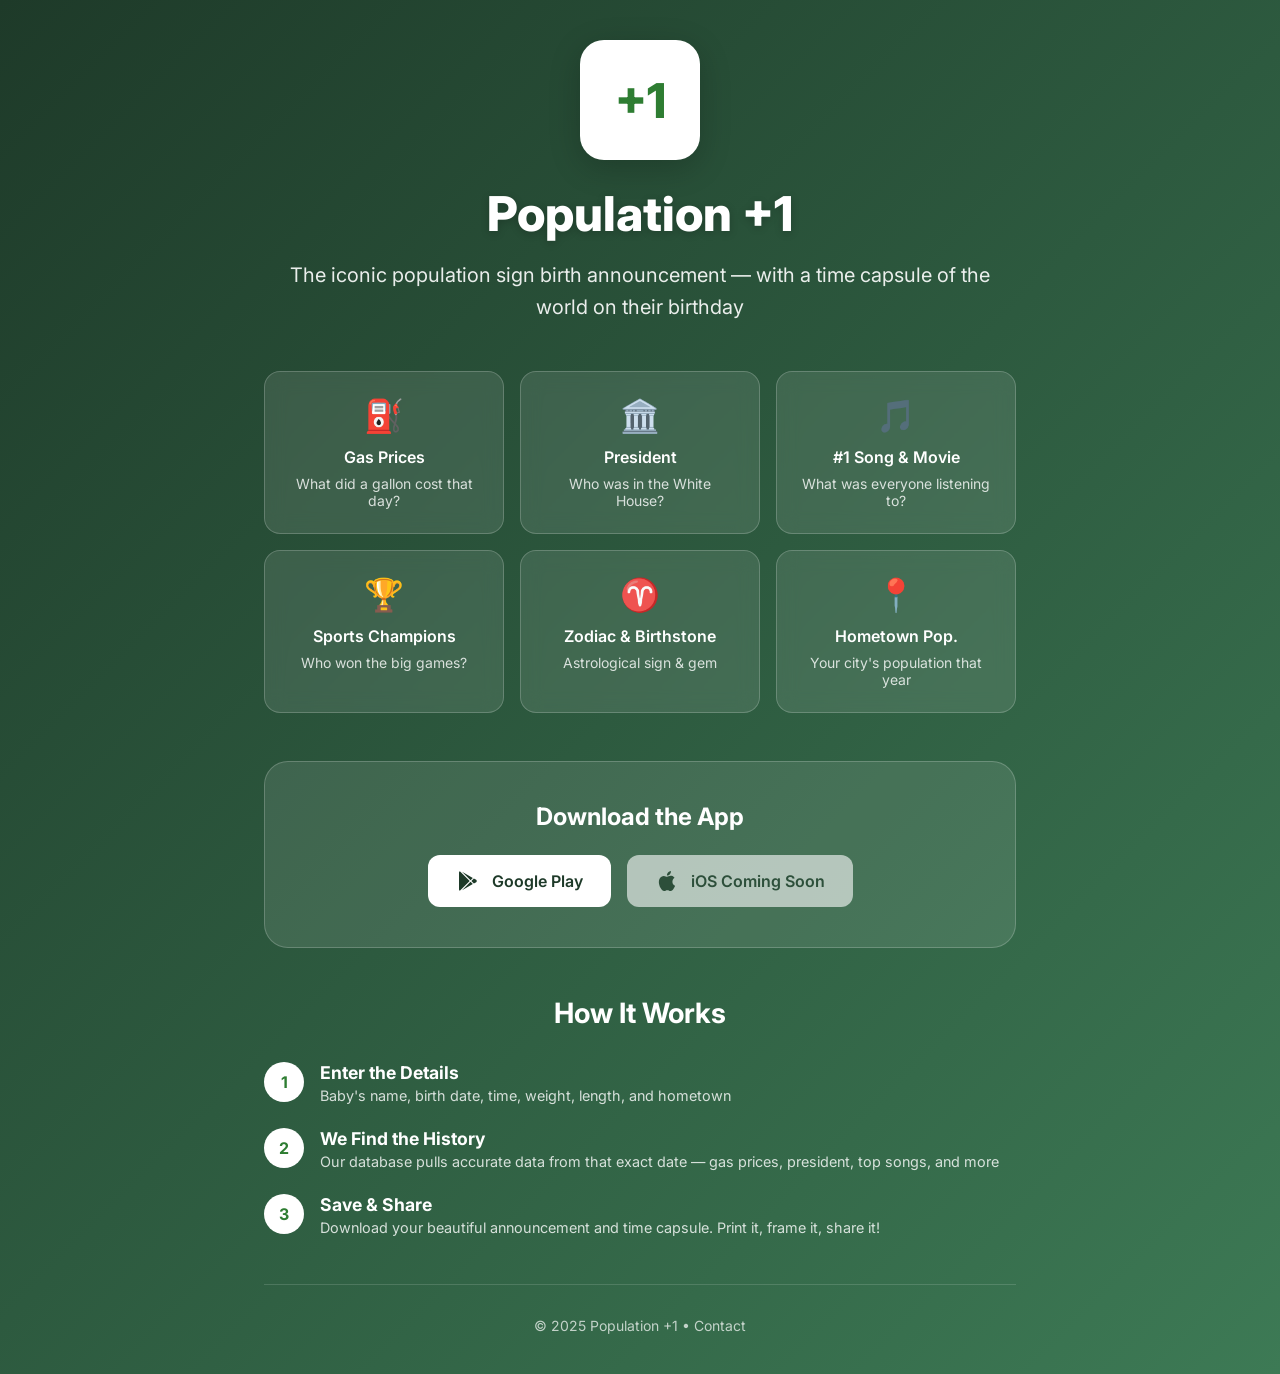
==== index.html @ 61f83a77 "Initial website files" ====
<!DOCTYPE html>
<html lang="en">
<head>
    <meta charset="UTF-8">
    <meta name="viewport" content="width=device-width, initial-scale=1.0">
    <title>Population +1 | The Perfect Birth Announcement</title>
    <meta name="description" content="Create beautiful population sign birth announcements with historical time capsule data. Gas prices, #1 songs, who was president, and more from the day they were born.">
    <link rel="preconnect" href="https://fonts.googleapis.com">
    <link rel="preconnect" href="https://fonts.gstatic.com" crossorigin>
    <link href="https://fonts.googleapis.com/css2?family=Inter:wght@400;500;600;700;800&display=swap" rel="stylesheet">
    <style>
        * {
            margin: 0;
            padding: 0;
            box-sizing: border-box;
        }

        body {
            font-family: 'Inter', -apple-system, BlinkMacSystemFont, sans-serif;
            background: linear-gradient(135deg, #1e3a29 0%, #2d5a3f 50%, #3d7a55 100%);
            min-height: 100vh;
            color: white;
        }

        .container {
            max-width: 800px;
            margin: 0 auto;
            padding: 40px 24px;
            text-align: center;
        }

        /* Logo */
        .logo {
            width: 120px;
            height: 120px;
            background: white;
            border-radius: 24px;
            display: flex;
            align-items: center;
            justify-content: center;
            margin: 0 auto 24px;
            box-shadow: 0 8px 32px rgba(0,0,0,0.2);
        }

        .logo span {
            font-size: 48px;
            font-weight: 800;
            color: #2E7D32;
        }

        h1 {
            font-size: 3rem;
            font-weight: 800;
            margin-bottom: 16px;
            text-shadow: 0 2px 8px rgba(0,0,0,0.2);
        }

        .tagline {
            font-size: 1.25rem;
            opacity: 0.9;
            margin-bottom: 48px;
            line-height: 1.6;
        }

        /* Feature cards */
        .features {
            display: grid;
            grid-template-columns: repeat(auto-fit, minmax(200px, 1fr));
            gap: 16px;
            margin-bottom: 48px;
        }

        .feature {
            background: rgba(255,255,255,0.1);
            backdrop-filter: blur(10px);
            border-radius: 16px;
            padding: 24px;
            border: 1px solid rgba(255,255,255,0.2);
        }

        .feature-icon {
            font-size: 2rem;
            margin-bottom: 12px;
        }

        .feature h3 {
            font-size: 1rem;
            font-weight: 600;
            margin-bottom: 8px;
        }

        .feature p {
            font-size: 0.875rem;
            opacity: 0.8;
        }

        /* CTA Section */
        .cta-section {
            background: rgba(255,255,255,0.1);
            border-radius: 24px;
            padding: 40px;
            margin-bottom: 48px;
            border: 1px solid rgba(255,255,255,0.2);
        }

        .cta-section h2 {
            font-size: 1.5rem;
            margin-bottom: 24px;
        }

        .store-buttons {
            display: flex;
            gap: 16px;
            justify-content: center;
            flex-wrap: wrap;
        }

        .store-btn {
            display: inline-flex;
            align-items: center;
            gap: 12px;
            background: white;
            color: #1e3a29;
            padding: 14px 28px;
            border-radius: 12px;
            text-decoration: none;
            font-weight: 600;
            font-size: 1rem;
            transition: transform 0.2s, box-shadow 0.2s;
        }

        .store-btn:hover {
            transform: translateY(-2px);
            box-shadow: 0 8px 24px rgba(0,0,0,0.2);
        }

        .store-btn svg {
            width: 24px;
            height: 24px;
        }

        /* How it works */
        .how-it-works {
            margin-bottom: 48px;
        }

        .how-it-works h2 {
            font-size: 1.75rem;
            margin-bottom: 32px;
        }

        .steps {
            display: flex;
            flex-direction: column;
            gap: 24px;
            text-align: left;
        }

        .step {
            display: flex;
            align-items: flex-start;
            gap: 16px;
        }

        .step-number {
            width: 40px;
            height: 40px;
            background: white;
            color: #2E7D32;
            border-radius: 50%;
            display: flex;
            align-items: center;
            justify-content: center;
            font-weight: 700;
            flex-shrink: 0;
        }

        .step-content h3 {
            font-size: 1.1rem;
            margin-bottom: 4px;
        }

        .step-content p {
            opacity: 0.8;
            font-size: 0.9rem;
        }

        /* Footer */
        footer {
            padding-top: 32px;
            border-top: 1px solid rgba(255,255,255,0.2);
            opacity: 0.7;
            font-size: 0.875rem;
        }

        footer a {
            color: white;
            text-decoration: none;
        }

        footer a:hover {
            text-decoration: underline;
        }

        /* Responsive */
        @media (max-width: 600px) {
            h1 {
                font-size: 2.25rem;
            }
            .tagline {
                font-size: 1.1rem;
            }
            .cta-section {
                padding: 24px;
            }
        }
    </style>
</head>
<body>
    <div class="container">
        <!-- Logo & Header -->
        <div class="logo">
            <span>+1</span>
        </div>
        <h1>Population +1</h1>
        <p class="tagline">
            The iconic population sign birth announcement — with a time capsule of the world on their birthday
        </p>

        <!-- Features -->
        <div class="features">
            <div class="feature">
                <div class="feature-icon">⛽</div>
                <h3>Gas Prices</h3>
                <p>What did a gallon cost that day?</p>
            </div>
            <div class="feature">
                <div class="feature-icon">🏛️</div>
                <h3>President</h3>
                <p>Who was in the White House?</p>
            </div>
            <div class="feature">
                <div class="feature-icon">🎵</div>
                <h3>#1 Song & Movie</h3>
                <p>What was everyone listening to?</p>
            </div>
            <div class="feature">
                <div class="feature-icon">🏆</div>
                <h3>Sports Champions</h3>
                <p>Who won the big games?</p>
            </div>
            <div class="feature">
                <div class="feature-icon">♈</div>
                <h3>Zodiac & Birthstone</h3>
                <p>Astrological sign & gem</p>
            </div>
            <div class="feature">
                <div class="feature-icon">📍</div>
                <h3>Hometown Pop.</h3>
                <p>Your city's population that year</p>
            </div>
        </div>

        <!-- CTA -->
        <div class="cta-section">
            <h2>Download the App</h2>
            <div class="store-buttons">
                <a href="#" class="store-btn">
                    <svg viewBox="0 0 24 24" fill="currentColor"><path d="M3,20.5V3.5C3,2.91 3.34,2.39 3.84,2.15L13.69,12L3.84,21.85C3.34,21.6 3,21.09 3,20.5M16.81,15.12L6.05,21.34L14.54,12.85L16.81,15.12M20.16,10.81C20.5,11.08 20.75,11.5 20.75,12C20.75,12.5 20.53,12.9 20.18,13.18L17.89,14.5L15.39,12L17.89,9.5L20.16,10.81M6.05,2.66L16.81,8.88L14.54,11.15L6.05,2.66Z"/></svg>
                    Google Play
                </a>
                <a href="#" class="store-btn" style="opacity: 0.6; pointer-events: none;">
                    <svg viewBox="0 0 24 24" fill="currentColor"><path d="M18.71,19.5C17.88,20.74 17,21.95 15.66,21.97C14.32,22 13.89,21.18 12.37,21.18C10.84,21.18 10.37,21.95 9.1,22C7.79,22.05 6.8,20.68 5.96,19.47C4.25,17 2.94,12.45 4.7,9.39C5.57,7.87 7.13,6.91 8.82,6.88C10.1,6.86 11.32,7.75 12.11,7.75C12.89,7.75 14.37,6.68 15.92,6.84C16.57,6.87 18.39,7.1 19.56,8.82C19.47,8.88 17.39,10.1 17.41,12.63C17.44,15.65 20.06,16.66 20.09,16.67C20.06,16.74 19.67,18.11 18.71,19.5M13,3.5C13.73,2.67 14.94,2.04 15.94,2C16.07,3.17 15.6,4.35 14.9,5.19C14.21,6.04 13.07,6.7 11.95,6.61C11.8,5.46 12.36,4.26 13,3.5Z"/></svg>
                    iOS Coming Soon
                </a>
            </div>
        </div>

        <!-- How it works -->
        <div class="how-it-works">
            <h2>How It Works</h2>
            <div class="steps">
                <div class="step">
                    <div class="step-number">1</div>
                    <div class="step-content">
                        <h3>Enter the Details</h3>
                        <p>Baby's name, birth date, time, weight, length, and hometown</p>
                    </div>
                </div>
                <div class="step">
                    <div class="step-number">2</div>
                    <div class="step-content">
                        <h3>We Find the History</h3>
                        <p>Our database pulls accurate data from that exact date — gas prices, president, top songs, and more</p>
                    </div>
                </div>
                <div class="step">
                    <div class="step-number">3</div>
                    <div class="step-content">
                        <h3>Save & Share</h3>
                        <p>Download your beautiful announcement and time capsule. Print it, frame it, share it!</p>
                    </div>
                </div>
            </div>
        </div>

        <!-- Footer -->
        <footer>
            <p>© 2025 Population +1 • <a href="mailto:hello@populationplusone.com">Contact</a></p>
        </footer>
    </div>
</body>
</html>
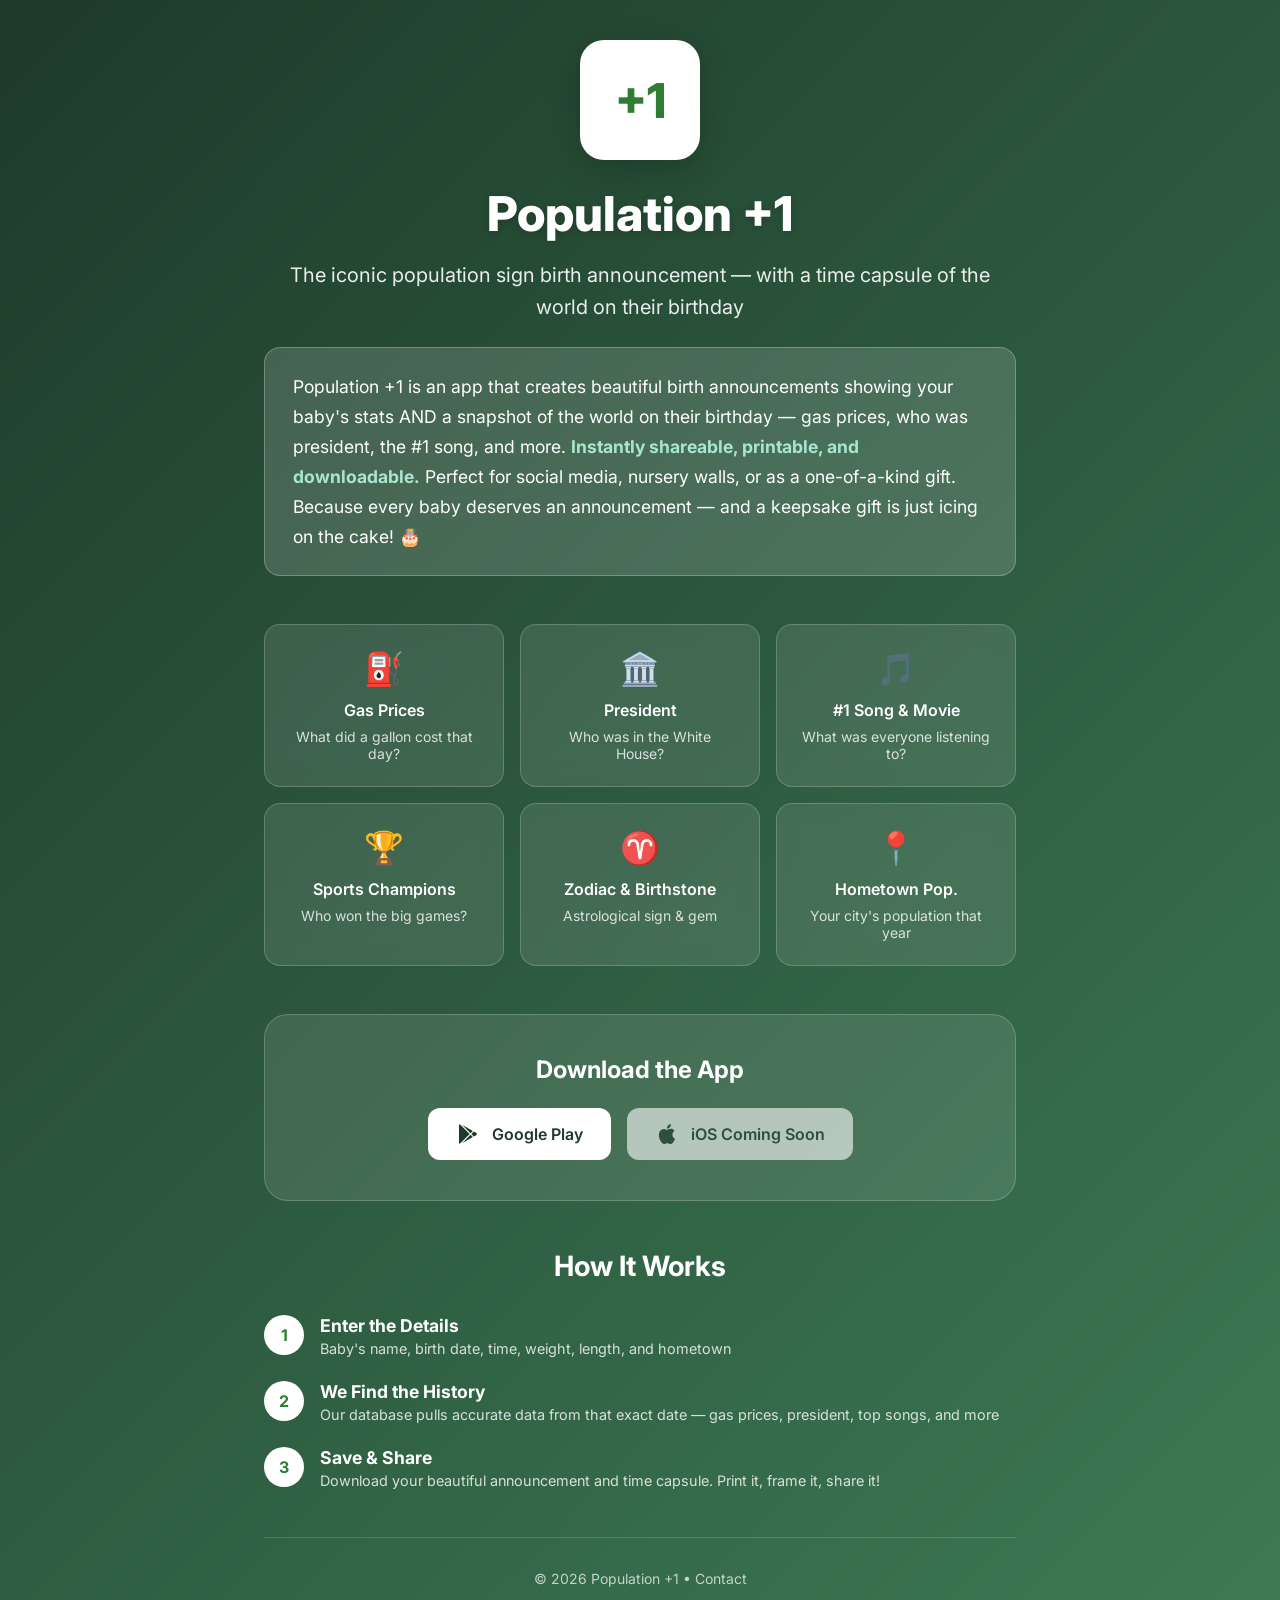
==== commit a86e7208: "Add explainer section with shareable/printable/gift messaging" ====
--- a/index.html
+++ b/index.html
@@ -5,6 +5,7 @@
     <meta name="viewport" content="width=device-width, initial-scale=1.0">
     <title>Population +1 | The Perfect Birth Announcement</title>
     <meta name="description" content="Create beautiful population sign birth announcements with historical time capsule data. Gas prices, #1 songs, who was president, and more from the day they were born.">
+    <meta name="keywords" content="population plus one, population +1, +1, birth announcement app, digital birth announcement, baby time capsule, newborn keepsake, personalized baby announcement, baby milestone app, new baby gift, family history app, baby memory book, birth stats sign, custom baby sign, baby announcement ideas, unique birth announcement, baby arrival announcement, baby photo announcement">
     <link rel="preconnect" href="https://fonts.googleapis.com">
     <link rel="preconnect" href="https://fonts.gstatic.com" crossorigin>
     <link href="https://fonts.googleapis.com/css2?family=Inter:wght@400;500;600;700;800&display=swap" rel="stylesheet">
@@ -58,8 +59,23 @@
         .tagline {
             font-size: 1.25rem;
             opacity: 0.9;
+            margin-bottom: 24px;
+            line-height: 1.6;
+        }
+
+        .explainer {
+            background: rgba(255,255,255,0.15);
+            border-radius: 16px;
+            padding: 24px 28px;
             margin-bottom: 48px;
-            line-height: 1.6;
+            border: 1px solid rgba(255,255,255,0.25);
+            text-align: left;
+            font-size: 1.1rem;
+            line-height: 1.7;
+        }
+
+        .explainer strong {
+            color: #a8e6cf;
         }
 
         /* Feature cards */
@@ -226,6 +242,11 @@
         <p class="tagline">
             The iconic population sign birth announcement — with a time capsule of the world on their birthday
         </p>
+
+        <!-- What is this -->
+        <div class="explainer">
+            <p>Population +1 is an app that creates beautiful birth announcements showing your baby's stats AND a snapshot of the world on their birthday — gas prices, who was president, the #1 song, and more. <strong>Instantly shareable, printable, and downloadable.</strong> Perfect for social media, nursery walls, or as a one-of-a-kind gift. Because every baby deserves an announcement — and a keepsake gift is just icing on the cake! 🎂</p>
+        </div>
 
         <!-- Features -->
         <div class="features">
@@ -306,7 +327,7 @@
 
         <!-- Footer -->
         <footer>
-            <p>© 2025 Population +1 • <a href="mailto:hello@populationplusone.com">Contact</a></p>
+            <p>© 2026 Population +1 • <a href="mailto:hello@populationplusone.com">Contact</a></p>
         </footer>
     </div>
 </body>
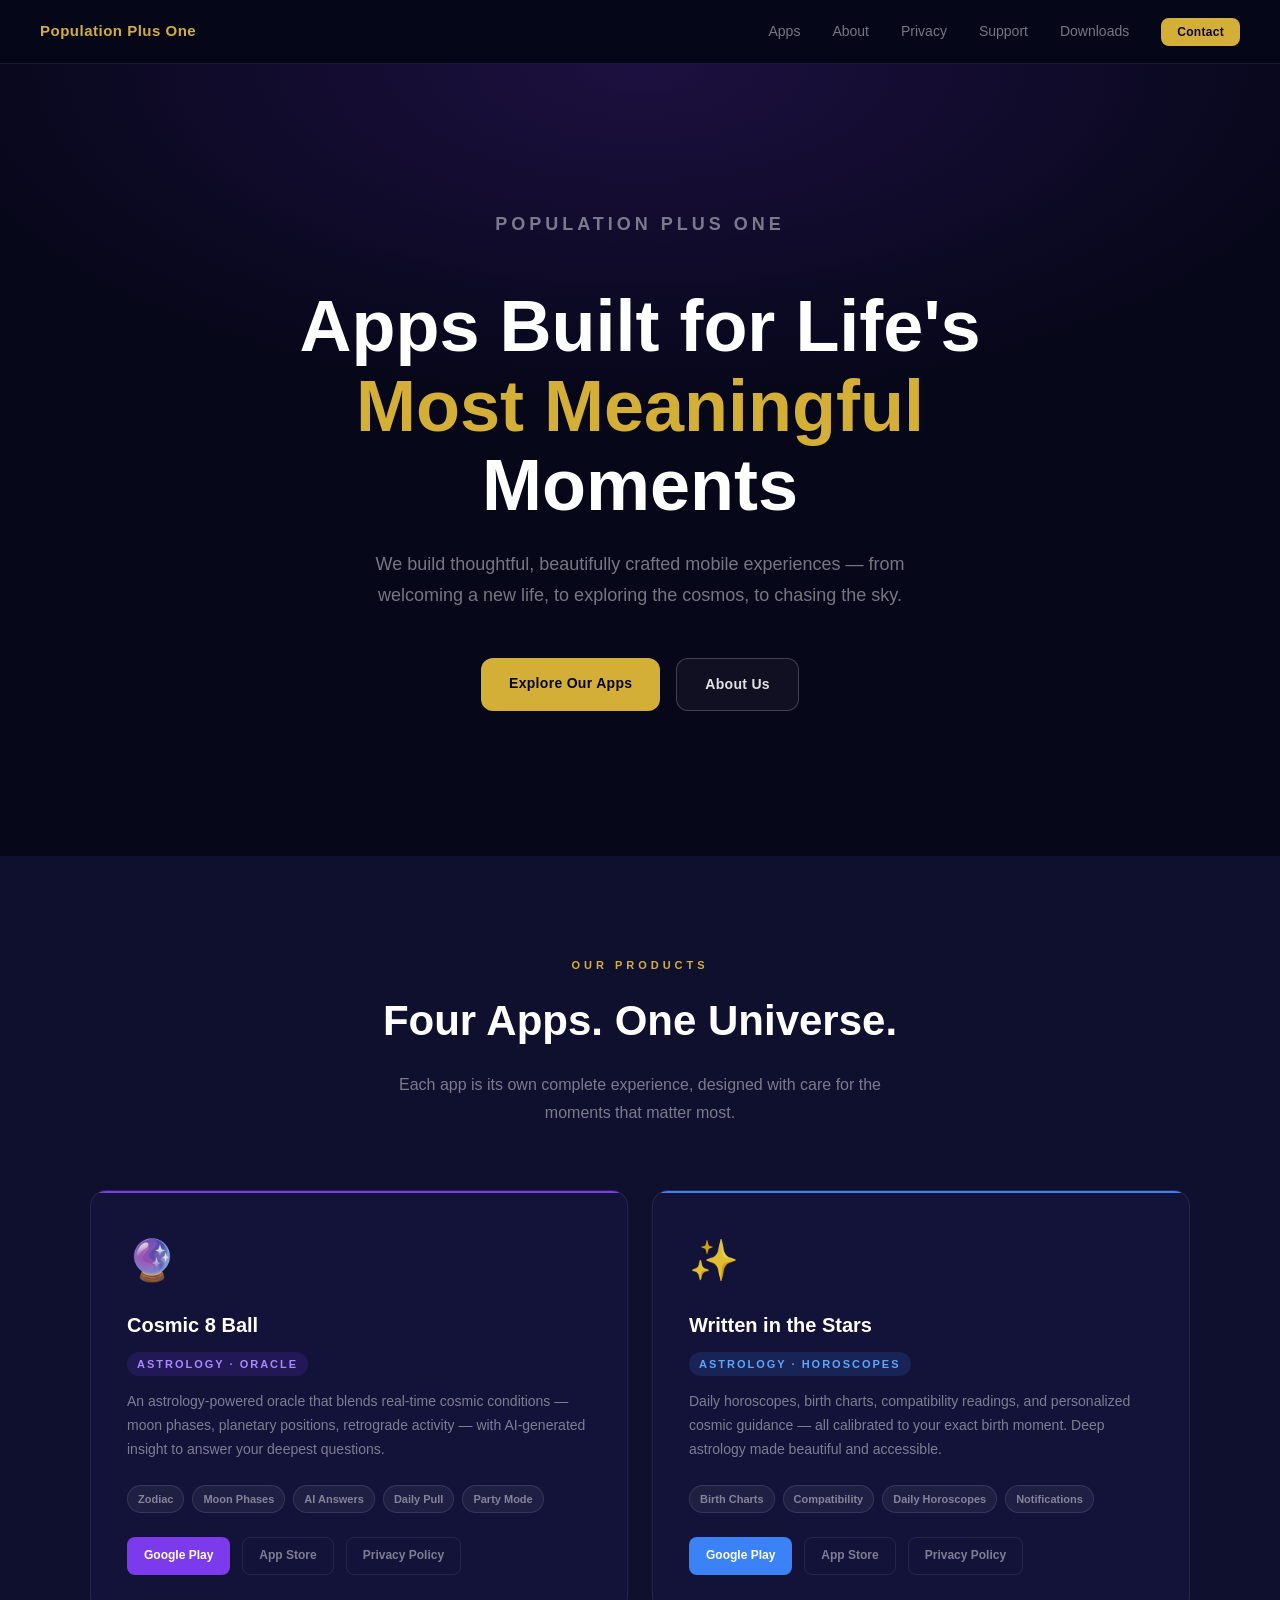
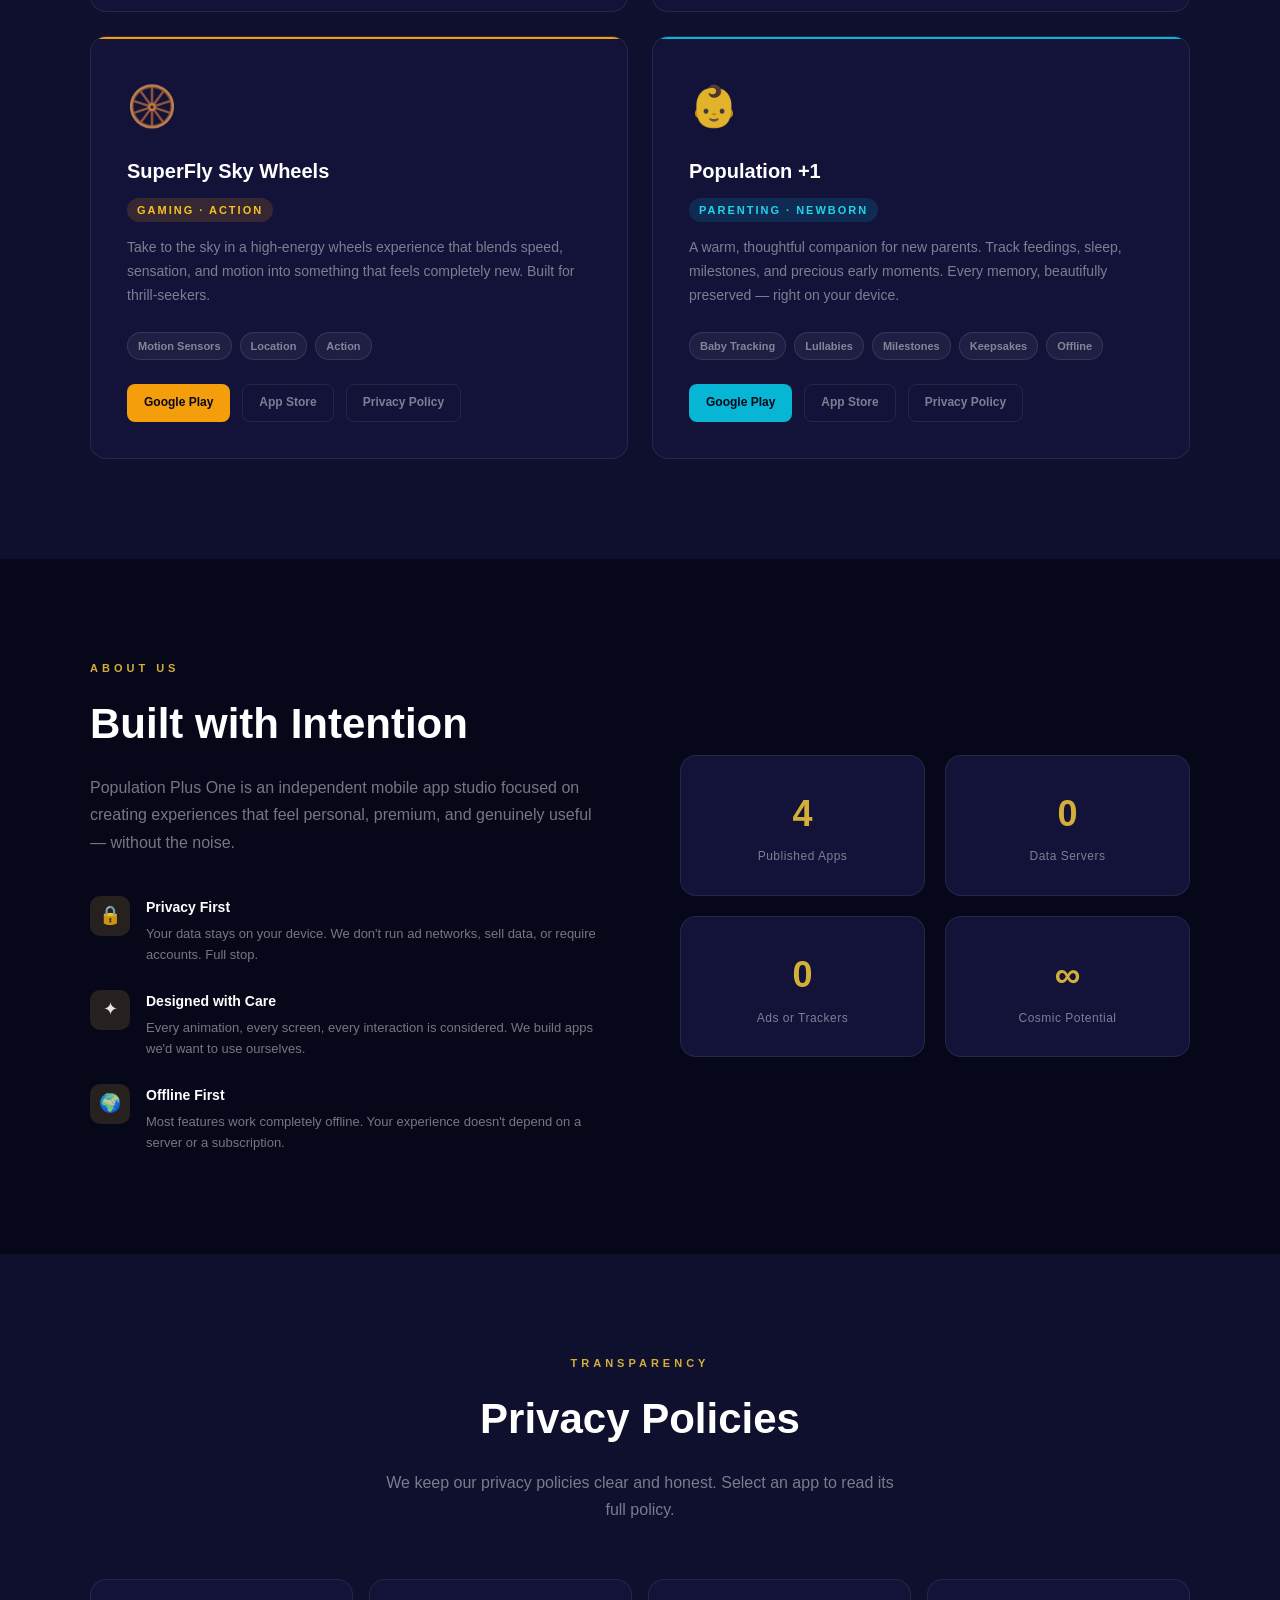
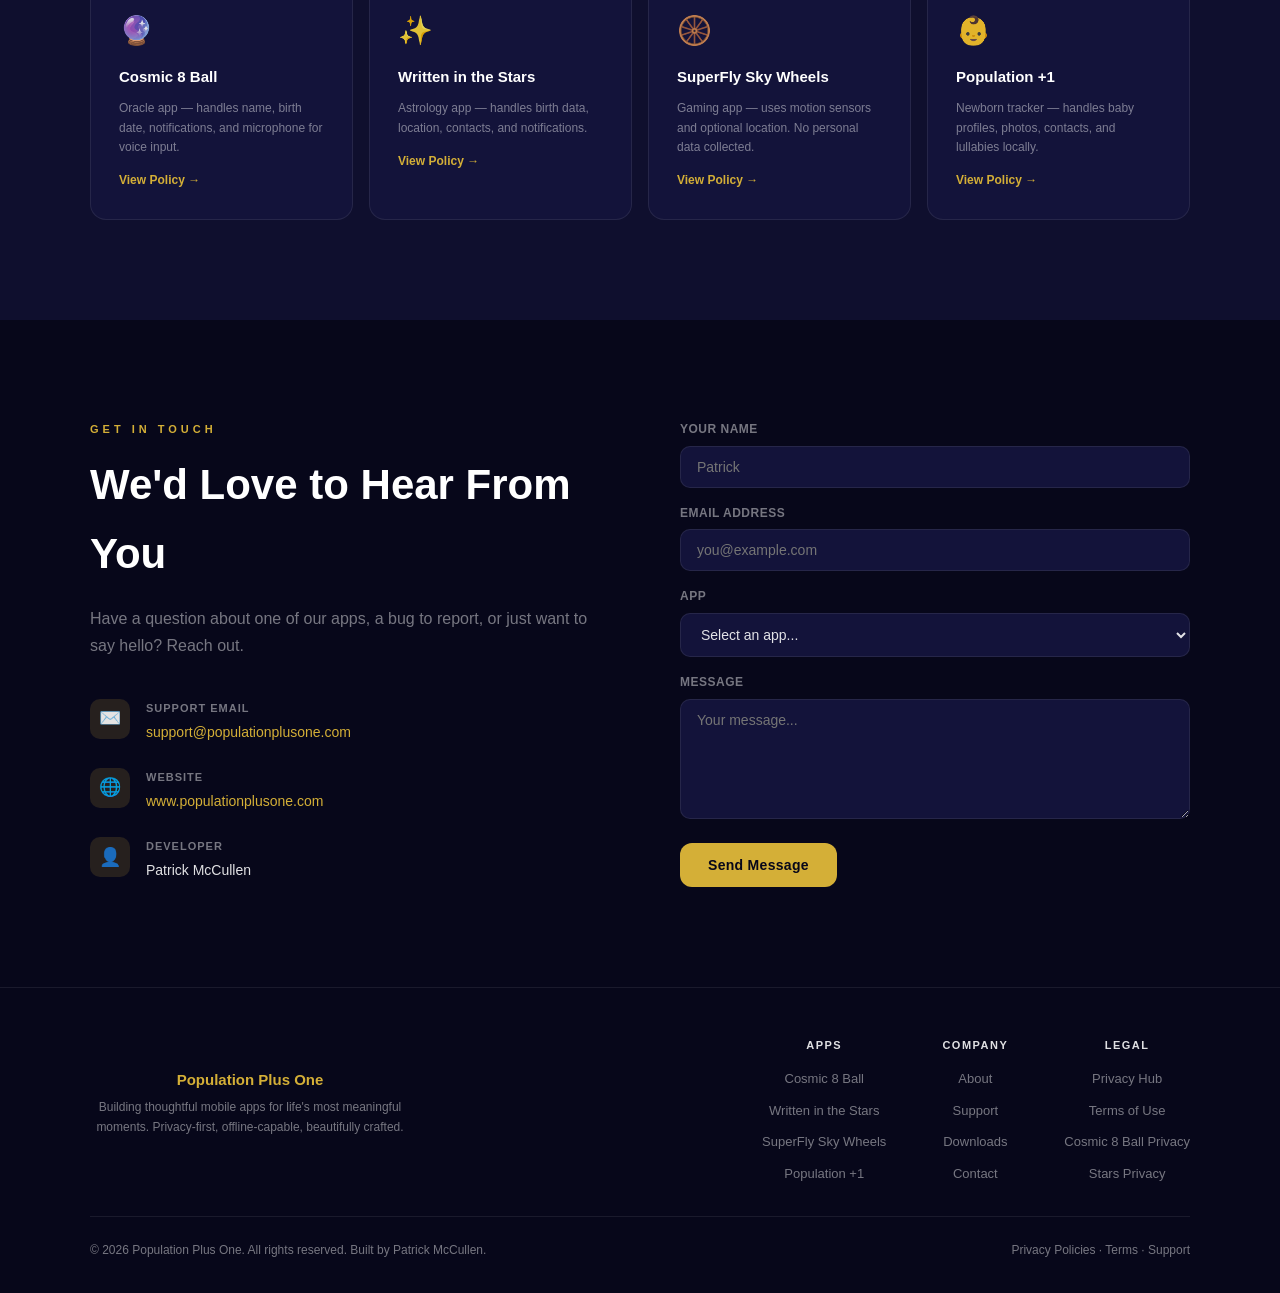
==== commit a1c93119: "Add full Population Plus One ecosystem website — apps, about, support, downloads, terms, privacy" ====
--- a/index.html
+++ b/index.html
@@ -3,332 +3,548 @@
 <head>
     <meta charset="UTF-8">
     <meta name="viewport" content="width=device-width, initial-scale=1.0">
-    <title>Population +1 | The Perfect Birth Announcement</title>
-    <meta name="description" content="Create beautiful population sign birth announcements with historical time capsule data. Gas prices, #1 songs, who was president, and more from the day they were born.">
-    <meta name="keywords" content="population plus one, population +1, +1, birth announcement app, digital birth announcement, baby time capsule, newborn keepsake, personalized baby announcement, baby milestone app, new baby gift, family history app, baby memory book, birth stats sign, custom baby sign, baby announcement ideas, unique birth announcement, baby arrival announcement, baby photo announcement">
-    <link rel="preconnect" href="https://fonts.googleapis.com">
-    <link rel="preconnect" href="https://fonts.gstatic.com" crossorigin>
-    <link href="https://fonts.googleapis.com/css2?family=Inter:wght@400;500;600;700;800&display=swap" rel="stylesheet">
+    <title>Population Plus One — Mobile Apps for Life's Moments</title>
+    <meta name="description" content="Population Plus One builds thoughtful mobile apps for life's most meaningful moments — from newborns to the cosmos.">
+    <meta name="author" content="Patrick McCullen">
+    <link rel="stylesheet" href="site.css">
     <style>
-        * {
-            margin: 0;
-            padding: 0;
-            box-sizing: border-box;
-        }
+        *, *::before, *::after { box-sizing: border-box; margin: 0; padding: 0; }
+
+        :root {
+            --bg:          #07071a;
+            --surface:     #0f0f2e;
+            --card:        #13133a;
+            --border:      rgba(255,255,255,0.08);
+            --gold:        #d4af37;
+            --gold-dim:    rgba(212,175,55,0.15);
+            --purple:      #7c3aed;
+            --purple-dim:  rgba(124,58,237,0.15);
+            --text:        rgba(255,255,255,0.88);
+            --muted:       rgba(255,255,255,0.45);
+            --radius:      16px;
+        }
+
+        html { scroll-behavior: smooth; }
 
         body {
-            font-family: 'Inter', -apple-system, BlinkMacSystemFont, sans-serif;
-            background: linear-gradient(135deg, #1e3a29 0%, #2d5a3f 50%, #3d7a55 100%);
-            min-height: 100vh;
-            color: white;
-        }
-
-        .container {
-            max-width: 800px;
-            margin: 0 auto;
-            padding: 40px 24px;
-            text-align: center;
-        }
-
-        /* Logo */
-        .logo {
-            width: 120px;
-            height: 120px;
-            background: white;
-            border-radius: 24px;
-            display: flex;
-            align-items: center;
-            justify-content: center;
-            margin: 0 auto 24px;
-            box-shadow: 0 8px 32px rgba(0,0,0,0.2);
-        }
-
-        .logo span {
-            font-size: 48px;
-            font-weight: 800;
-            color: #2E7D32;
-        }
-
-        h1 {
-            font-size: 3rem;
-            font-weight: 800;
-            margin-bottom: 16px;
-            text-shadow: 0 2px 8px rgba(0,0,0,0.2);
-        }
-
-        .tagline {
-            font-size: 1.25rem;
-            opacity: 0.9;
-            margin-bottom: 24px;
-            line-height: 1.6;
-        }
-
-        .explainer {
-            background: rgba(255,255,255,0.15);
-            border-radius: 16px;
-            padding: 24px 28px;
-            margin-bottom: 48px;
-            border: 1px solid rgba(255,255,255,0.25);
-            text-align: left;
-            font-size: 1.1rem;
-            line-height: 1.7;
-        }
-
-        .explainer strong {
-            color: #a8e6cf;
-        }
-
-        /* Feature cards */
-        .features {
-            display: grid;
-            grid-template-columns: repeat(auto-fit, minmax(200px, 1fr));
-            gap: 16px;
-            margin-bottom: 48px;
-        }
-
-        .feature {
-            background: rgba(255,255,255,0.1);
-            backdrop-filter: blur(10px);
-            border-radius: 16px;
-            padding: 24px;
-            border: 1px solid rgba(255,255,255,0.2);
-        }
-
-        .feature-icon {
-            font-size: 2rem;
-            margin-bottom: 12px;
-        }
-
-        .feature h3 {
-            font-size: 1rem;
-            font-weight: 600;
-            margin-bottom: 8px;
-        }
-
-        .feature p {
-            font-size: 0.875rem;
-            opacity: 0.8;
-        }
-
-        /* CTA Section */
-        .cta-section {
-            background: rgba(255,255,255,0.1);
-            border-radius: 24px;
-            padding: 40px;
-            margin-bottom: 48px;
-            border: 1px solid rgba(255,255,255,0.2);
-        }
-
-        .cta-section h2 {
-            font-size: 1.5rem;
-            margin-bottom: 24px;
-        }
-
-        .store-buttons {
-            display: flex;
-            gap: 16px;
-            justify-content: center;
-            flex-wrap: wrap;
-        }
-
-        .store-btn {
-            display: inline-flex;
-            align-items: center;
-            gap: 12px;
-            background: white;
-            color: #1e3a29;
-            padding: 14px 28px;
-            border-radius: 12px;
-            text-decoration: none;
-            font-weight: 600;
-            font-size: 1rem;
-            transition: transform 0.2s, box-shadow 0.2s;
-        }
-
-        .store-btn:hover {
-            transform: translateY(-2px);
-            box-shadow: 0 8px 24px rgba(0,0,0,0.2);
-        }
-
-        .store-btn svg {
-            width: 24px;
-            height: 24px;
-        }
-
-        /* How it works */
-        .how-it-works {
-            margin-bottom: 48px;
-        }
-
-        .how-it-works h2 {
-            font-size: 1.75rem;
-            margin-bottom: 32px;
-        }
-
-        .steps {
-            display: flex;
-            flex-direction: column;
-            gap: 24px;
-            text-align: left;
-        }
-
-        .step {
-            display: flex;
-            align-items: flex-start;
-            gap: 16px;
-        }
-
-        .step-number {
-            width: 40px;
-            height: 40px;
-            background: white;
-            color: #2E7D32;
-            border-radius: 50%;
-            display: flex;
-            align-items: center;
-            justify-content: center;
-            font-weight: 700;
-            flex-shrink: 0;
-        }
-
-        .step-content h3 {
-            font-size: 1.1rem;
-            margin-bottom: 4px;
-        }
-
-        .step-content p {
-            opacity: 0.8;
-            font-size: 0.9rem;
-        }
-
-        /* Footer */
+            font-family: -apple-system, BlinkMacSystemFont, 'Segoe UI', Roboto, sans-serif;
+            background: var(--bg);
+            color: var(--text);
+            line-height: 1.65;
+        }
+
+        /* ── NAV ── */
+        nav {
+            position: sticky; top: 0; z-index: 100;
+            display: flex; justify-content: space-between; align-items: center;
+            padding: 0 40px; height: 64px;
+            background: rgba(7,7,26,0.92);
+            backdrop-filter: blur(12px);
+            border-bottom: 1px solid var(--border);
+        }
+        .nav-logo { font-size: 15px; font-weight: 700; color: var(--gold); letter-spacing: 0.5px; }
+        .nav-links { display: flex; gap: 32px; list-style: none; }
+        .nav-links a { color: var(--muted); text-decoration: none; font-size: 14px; transition: color 0.2s; }
+        .nav-links a:hover { color: var(--text); }
+
+        /* ── HERO ── */
+        .hero {
+            min-height: 88vh;
+            display: flex; flex-direction: column; align-items: center; justify-content: center;
+            text-align: center; padding: 80px 24px;
+            background: radial-gradient(ellipse 80% 60% at 50% 0%, rgba(124,58,237,0.18) 0%, transparent 70%);
+        }
+        .hero-eyebrow {
+            font-size: 11px; font-weight: 700; letter-spacing: 4px; text-transform: uppercase;
+            color: var(--gold); margin-bottom: 20px;
+        }
+        .hero h1 {
+            font-size: clamp(36px, 6vw, 72px); font-weight: 800; line-height: 1.1;
+            color: #fff; max-width: 800px; margin-bottom: 24px;
+        }
+        .hero h1 span { color: var(--gold); }
+        .hero p {
+            font-size: 18px; color: var(--muted); max-width: 560px; margin-bottom: 48px; line-height: 1.7;
+        }
+        .hero-cta {
+            display: inline-flex; gap: 16px; flex-wrap: wrap; justify-content: center;
+        }
+        .btn {
+            display: inline-block; padding: 14px 28px; border-radius: 12px;
+            font-size: 14px; font-weight: 700; text-decoration: none; transition: all 0.2s; letter-spacing: 0.3px;
+        }
+        .btn-primary { background: var(--gold); color: #07071a; }
+        .btn-primary:hover { background: #e8c547; transform: translateY(-1px); }
+        .btn-ghost {
+            border: 1px solid rgba(255,255,255,0.2); color: var(--text);
+            background: rgba(255,255,255,0.04);
+        }
+        .btn-ghost:hover { border-color: rgba(255,255,255,0.4); background: rgba(255,255,255,0.08); }
+
+        /* ── SECTION ── */
+        section { padding: 100px 24px; }
+        .container { max-width: 1100px; margin: 0 auto; }
+        .section-label {
+            font-size: 11px; font-weight: 700; letter-spacing: 4px; text-transform: uppercase;
+            color: var(--gold); margin-bottom: 12px;
+        }
+        .section-title { font-size: clamp(28px, 4vw, 42px); font-weight: 800; color: #fff; margin-bottom: 16px; }
+        .section-sub { font-size: 16px; color: var(--muted); max-width: 520px; line-height: 1.7; }
+
+        /* ── APP CARDS ── */
+        #apps { background: var(--surface); }
+        .apps-header { text-align: center; margin-bottom: 64px; }
+        .apps-header .section-sub { margin: 0 auto; }
+        .app-grid {
+            display: grid; grid-template-columns: repeat(auto-fill, minmax(480px, 1fr)); gap: 24px;
+        }
+        .app-card {
+            background: var(--card); border-radius: var(--radius);
+            border: 1px solid var(--border); padding: 36px;
+            transition: border-color 0.25s, transform 0.2s;
+            position: relative; overflow: hidden;
+        }
+        .app-card::before {
+            content: ''; position: absolute; top: 0; left: 0; right: 0; height: 2px;
+            background: var(--card-accent, var(--gold));
+        }
+        .app-card:hover { border-color: rgba(255,255,255,0.16); transform: translateY(-2px); }
+        .app-icon { font-size: 40px; margin-bottom: 16px; }
+        .app-name { font-size: 20px; font-weight: 800; color: #fff; margin-bottom: 8px; }
+        .app-category {
+            display: inline-block; font-size: 11px; font-weight: 700; letter-spacing: 2px;
+            text-transform: uppercase; padding: 3px 10px; border-radius: 20px;
+            background: var(--gold-dim); color: var(--gold); margin-bottom: 14px;
+        }
+        .app-desc { font-size: 14px; color: var(--muted); line-height: 1.7; margin-bottom: 24px; }
+        .app-tags { display: flex; gap: 8px; flex-wrap: wrap; margin-bottom: 24px; }
+        .tag {
+            font-size: 11px; font-weight: 600; padding: 4px 10px; border-radius: 20px;
+            background: rgba(255,255,255,0.05); border: 1px solid rgba(255,255,255,0.1); color: var(--muted);
+        }
+        .app-links { display: flex; gap: 12px; flex-wrap: wrap; }
+        .app-link {
+            font-size: 12px; font-weight: 700; text-decoration: none; padding: 8px 16px;
+            border-radius: 8px; border: 1px solid var(--border); color: var(--muted);
+            transition: all 0.2s;
+        }
+        .app-link:hover { color: var(--text); border-color: rgba(255,255,255,0.25); }
+        .app-link.primary {
+            background: var(--card-accent, var(--gold)); border-color: transparent;
+            color: #07071a;
+        }
+        .app-link.primary:hover { opacity: 0.88; }
+
+        /* App accent colors */
+        .app-cosmic   { --card-accent: #7c3aed; }
+        .app-stars    { --card-accent: #3b82f6; }
+        .app-wheels   { --card-accent: #f59e0b; }
+        .app-plusone  { --card-accent: #06b6d4; }
+        .app-cosmic .app-category   { background: rgba(124,58,237,0.15); color: #a78bfa; }
+        .app-stars .app-category    { background: rgba(59,130,246,0.15); color: #60a5fa; }
+        .app-wheels .app-category   { background: rgba(245,158,11,0.15); color: #fbbf24; }
+        .app-plusone .app-category  { background: rgba(6,182,212,0.15); color: #22d3ee; }
+        .app-cosmic .app-link.primary   { background: #7c3aed; color: #fff; }
+        .app-stars .app-link.primary    { background: #3b82f6; color: #fff; }
+        .app-wheels .app-link.primary   { background: #f59e0b; color: #07071a; }
+        .app-plusone .app-link.primary  { background: #06b6d4; color: #07071a; }
+
+        /* ── ABOUT ── */
+        .about-grid { display: grid; grid-template-columns: 1fr 1fr; gap: 80px; align-items: center; }
+        .about-values { display: flex; flex-direction: column; gap: 24px; margin-top: 40px; }
+        .value-item { display: flex; gap: 16px; align-items: flex-start; }
+        .value-icon {
+            width: 40px; height: 40px; border-radius: 10px;
+            background: var(--gold-dim); display: flex; align-items: center; justify-content: center;
+            font-size: 18px; flex-shrink: 0;
+        }
+        .value-title { font-size: 14px; font-weight: 700; color: #fff; margin-bottom: 4px; }
+        .value-desc { font-size: 13px; color: var(--muted); }
+        .about-stat-grid { display: grid; grid-template-columns: 1fr 1fr; gap: 20px; }
+        .stat-card {
+            background: var(--card); border: 1px solid var(--border); border-radius: var(--radius);
+            padding: 28px; text-align: center;
+        }
+        .stat-num { font-size: 36px; font-weight: 800; color: var(--gold); }
+        .stat-label { font-size: 12px; color: var(--muted); margin-top: 4px; letter-spacing: 0.5px; }
+
+        /* ── PRIVACY ── */
+        #privacy { background: var(--surface); }
+        .privacy-header { text-align: center; margin-bottom: 56px; }
+        .privacy-header .section-sub { margin: 0 auto; }
+        .privacy-grid { display: grid; grid-template-columns: repeat(auto-fill, minmax(240px, 1fr)); gap: 16px; }
+        .privacy-card {
+            background: var(--card); border: 1px solid var(--border); border-radius: var(--radius);
+            padding: 28px; text-decoration: none; color: var(--text);
+            transition: all 0.2s; display: flex; flex-direction: column; gap: 10px;
+        }
+        .privacy-card:hover { border-color: rgba(255,255,255,0.2); transform: translateY(-2px); }
+        .privacy-card-icon { font-size: 28px; }
+        .privacy-card-name { font-size: 15px; font-weight: 700; color: #fff; }
+        .privacy-card-desc { font-size: 12px; color: var(--muted); line-height: 1.6; }
+        .privacy-card-link {
+            display: inline-flex; align-items: center; gap: 4px;
+            font-size: 12px; font-weight: 700; color: var(--gold); margin-top: 4px;
+        }
+
+        /* ── CONTACT ── */
+        .contact-grid { display: grid; grid-template-columns: 1fr 1fr; gap: 80px; align-items: start; }
+        .contact-form { display: flex; flex-direction: column; gap: 16px; }
+        .form-group label { display: block; font-size: 12px; font-weight: 700; color: var(--muted); margin-bottom: 6px; letter-spacing: 0.5px; text-transform: uppercase; }
+        .form-group input, .form-group textarea, .form-group select {
+            width: 100%; background: var(--card); border: 1px solid var(--border);
+            border-radius: 10px; padding: 12px 16px; color: var(--text);
+            font-size: 14px; font-family: inherit; outline: none; transition: border-color 0.2s;
+        }
+        .form-group input:focus, .form-group textarea:focus, .form-group select:focus {
+            border-color: rgba(212,175,55,0.5);
+        }
+        .form-group textarea { min-height: 120px; resize: vertical; }
+        .contact-info { display: flex; flex-direction: column; gap: 24px; }
+        .contact-item { display: flex; gap: 16px; align-items: flex-start; }
+        .contact-item-icon {
+            width: 40px; height: 40px; border-radius: 10px; background: var(--gold-dim);
+            display: flex; align-items: center; justify-content: center; font-size: 18px; flex-shrink: 0;
+        }
+        .contact-item-label { font-size: 11px; font-weight: 700; color: var(--muted); text-transform: uppercase; letter-spacing: 1px; margin-bottom: 4px; }
+        .contact-item-value { font-size: 14px; color: var(--text); }
+        .contact-item-value a { color: var(--gold); text-decoration: none; }
+
+        /* ── FOOTER ── */
         footer {
-            padding-top: 32px;
-            border-top: 1px solid rgba(255,255,255,0.2);
-            opacity: 0.7;
-            font-size: 0.875rem;
-        }
-
-        footer a {
-            color: white;
-            text-decoration: none;
-        }
-
-        footer a:hover {
-            text-decoration: underline;
-        }
-
-        /* Responsive */
-        @media (max-width: 600px) {
-            h1 {
-                font-size: 2.25rem;
-            }
-            .tagline {
-                font-size: 1.1rem;
-            }
-            .cta-section {
-                padding: 24px;
-            }
+            border-top: 1px solid var(--border); padding: 40px 24px;
+            text-align: center; color: var(--muted); font-size: 13px;
+        }
+        footer a { color: var(--muted); text-decoration: none; }
+        footer a:hover { color: var(--text); }
+        .footer-inner { max-width: 1100px; margin: 0 auto; display: flex; justify-content: space-between; align-items: center; flex-wrap: wrap; gap: 16px; }
+        .footer-links { display: flex; gap: 24px; }
+
+        /* ── RESPONSIVE ── */
+        @media (max-width: 768px) {
+            nav { padding: 0 20px; }
+            .nav-links { display: none; }
+            .app-grid { grid-template-columns: 1fr; }
+            .about-grid, .contact-grid { grid-template-columns: 1fr; gap: 48px; }
+            .about-stat-grid { grid-template-columns: 1fr 1fr; }
+            .hero p { font-size: 16px; }
         }
     </style>
 </head>
 <body>
+
+<!-- NAV -->
+<nav class="site-nav">
+    <a href="/" class="nav-logo">Population Plus One</a>
+    <ul class="nav-links">
+        <li><a href="apps/">Apps</a></li>
+        <li><a href="about/">About</a></li>
+        <li><a href="privacy/">Privacy</a></li>
+        <li><a href="support/">Support</a></li>
+        <li><a href="downloads/">Downloads</a></li>
+        <li><a href="mailto:support@populationplusone.com" class="nav-cta">Contact</a></li>
+    </ul>
+</nav>
+
+<!-- HERO -->
+<section class="hero">
+    <p class="hero-eyebrow">Population Plus One</p>
+    <h1>Apps Built for Life's <span>Most Meaningful</span> Moments</h1>
+    <p>We build thoughtful, beautifully crafted mobile experiences — from welcoming a new life, to exploring the cosmos, to chasing the sky.</p>
+    <div class="hero-cta">
+        <a href="#apps" class="btn btn-primary">Explore Our Apps</a>
+        <a href="#about" class="btn btn-ghost">About Us</a>
+    </div>
+</section>
+
+<!-- APPS -->
+<section id="apps">
     <div class="container">
-        <!-- Logo & Header -->
-        <div class="logo">
-            <span>+1</span>
-        </div>
-        <h1>Population +1</h1>
-        <p class="tagline">
-            The iconic population sign birth announcement — with a time capsule of the world on their birthday
-        </p>
-
-        <!-- What is this -->
-        <div class="explainer">
-            <p>Population +1 is an app that creates beautiful birth announcements showing your baby's stats AND a snapshot of the world on their birthday — gas prices, who was president, the #1 song, and more. <strong>Instantly shareable, printable, and downloadable.</strong> Perfect for social media, nursery walls, or as a one-of-a-kind gift. Because every baby deserves an announcement — and a keepsake gift is just icing on the cake! 🎂</p>
-        </div>
-
-        <!-- Features -->
-        <div class="features">
-            <div class="feature">
-                <div class="feature-icon">⛽</div>
-                <h3>Gas Prices</h3>
-                <p>What did a gallon cost that day?</p>
-            </div>
-            <div class="feature">
-                <div class="feature-icon">🏛️</div>
-                <h3>President</h3>
-                <p>Who was in the White House?</p>
-            </div>
-            <div class="feature">
-                <div class="feature-icon">🎵</div>
-                <h3>#1 Song & Movie</h3>
-                <p>What was everyone listening to?</p>
-            </div>
-            <div class="feature">
-                <div class="feature-icon">🏆</div>
-                <h3>Sports Champions</h3>
-                <p>Who won the big games?</p>
-            </div>
-            <div class="feature">
-                <div class="feature-icon">♈</div>
-                <h3>Zodiac & Birthstone</h3>
-                <p>Astrological sign & gem</p>
-            </div>
-            <div class="feature">
-                <div class="feature-icon">📍</div>
-                <h3>Hometown Pop.</h3>
-                <p>Your city's population that year</p>
-            </div>
-        </div>
-
-        <!-- CTA -->
-        <div class="cta-section">
-            <h2>Download the App</h2>
-            <div class="store-buttons">
-                <a href="#" class="store-btn">
-                    <svg viewBox="0 0 24 24" fill="currentColor"><path d="M3,20.5V3.5C3,2.91 3.34,2.39 3.84,2.15L13.69,12L3.84,21.85C3.34,21.6 3,21.09 3,20.5M16.81,15.12L6.05,21.34L14.54,12.85L16.81,15.12M20.16,10.81C20.5,11.08 20.75,11.5 20.75,12C20.75,12.5 20.53,12.9 20.18,13.18L17.89,14.5L15.39,12L17.89,9.5L20.16,10.81M6.05,2.66L16.81,8.88L14.54,11.15L6.05,2.66Z"/></svg>
-                    Google Play
-                </a>
-                <a href="#" class="store-btn" style="opacity: 0.6; pointer-events: none;">
-                    <svg viewBox="0 0 24 24" fill="currentColor"><path d="M18.71,19.5C17.88,20.74 17,21.95 15.66,21.97C14.32,22 13.89,21.18 12.37,21.18C10.84,21.18 10.37,21.95 9.1,22C7.79,22.05 6.8,20.68 5.96,19.47C4.25,17 2.94,12.45 4.7,9.39C5.57,7.87 7.13,6.91 8.82,6.88C10.1,6.86 11.32,7.75 12.11,7.75C12.89,7.75 14.37,6.68 15.92,6.84C16.57,6.87 18.39,7.1 19.56,8.82C19.47,8.88 17.39,10.1 17.41,12.63C17.44,15.65 20.06,16.66 20.09,16.67C20.06,16.74 19.67,18.11 18.71,19.5M13,3.5C13.73,2.67 14.94,2.04 15.94,2C16.07,3.17 15.6,4.35 14.9,5.19C14.21,6.04 13.07,6.7 11.95,6.61C11.8,5.46 12.36,4.26 13,3.5Z"/></svg>
-                    iOS Coming Soon
-                </a>
-            </div>
-        </div>
-
-        <!-- How it works -->
-        <div class="how-it-works">
-            <h2>How It Works</h2>
-            <div class="steps">
-                <div class="step">
-                    <div class="step-number">1</div>
-                    <div class="step-content">
-                        <h3>Enter the Details</h3>
-                        <p>Baby's name, birth date, time, weight, length, and hometown</p>
+        <div class="apps-header">
+            <p class="section-label">Our Products</p>
+            <h2 class="section-title">Four Apps. One Universe.</h2>
+            <p class="section-sub">Each app is its own complete experience, designed with care for the moments that matter most.</p>
+        </div>
+        <div class="app-grid">
+
+            <!-- Cosmic 8 Ball -->
+            <div class="app-card app-cosmic">
+                <div class="app-icon">🔮</div>
+                <div class="app-name">Cosmic 8 Ball</div>
+                <span class="app-category">Astrology · Oracle</span>
+                <p class="app-desc">An astrology-powered oracle that blends real-time cosmic conditions — moon phases, planetary positions, retrograde activity — with AI-generated insight to answer your deepest questions.</p>
+                <div class="app-tags">
+                    <span class="tag">Zodiac</span>
+                    <span class="tag">Moon Phases</span>
+                    <span class="tag">AI Answers</span>
+                    <span class="tag">Daily Pull</span>
+                    <span class="tag">Party Mode</span>
+                </div>
+                <div class="app-links">
+                    <a href="https://play.google.com/store" class="app-link primary">Google Play</a>
+                    <a href="https://apps.apple.com" class="app-link">App Store</a>
+                    <a href="privacy/cosmic-8-ball.html" class="app-link">Privacy Policy</a>
+                </div>
+            </div>
+
+            <!-- Written in the Stars -->
+            <div class="app-card app-stars">
+                <div class="app-icon">✨</div>
+                <div class="app-name">Written in the Stars</div>
+                <span class="app-category">Astrology · Horoscopes</span>
+                <p class="app-desc">Daily horoscopes, birth charts, compatibility readings, and personalized cosmic guidance — all calibrated to your exact birth moment. Deep astrology made beautiful and accessible.</p>
+                <div class="app-tags">
+                    <span class="tag">Birth Charts</span>
+                    <span class="tag">Compatibility</span>
+                    <span class="tag">Daily Horoscopes</span>
+                    <span class="tag">Notifications</span>
+                </div>
+                <div class="app-links">
+                    <a href="https://play.google.com/store/apps/details?id=com.newearthling.writteninthestars" class="app-link primary">Google Play</a>
+                    <a href="https://apps.apple.com" class="app-link">App Store</a>
+                    <a href="privacy/written-in-the-stars.html" class="app-link">Privacy Policy</a>
+                </div>
+            </div>
+
+            <!-- SuperFly Sky Wheels -->
+            <div class="app-card app-wheels">
+                <div class="app-icon">🛞</div>
+                <div class="app-name">SuperFly Sky Wheels</div>
+                <span class="app-category">Gaming · Action</span>
+                <p class="app-desc">Take to the sky in a high-energy wheels experience that blends speed, sensation, and motion into something that feels completely new. Built for thrill-seekers.</p>
+                <div class="app-tags">
+                    <span class="tag">Motion Sensors</span>
+                    <span class="tag">Location</span>
+                    <span class="tag">Action</span>
+                </div>
+                <div class="app-links">
+                    <a href="https://play.google.com/store" class="app-link primary">Google Play</a>
+                    <a href="https://apps.apple.com" class="app-link">App Store</a>
+                    <a href="privacy/superfly-sky-wheels.html" class="app-link">Privacy Policy</a>
+                </div>
+            </div>
+
+            <!-- Population +1 -->
+            <div class="app-card app-plusone">
+                <div class="app-icon">👶</div>
+                <div class="app-name">Population +1</div>
+                <span class="app-category">Parenting · Newborn</span>
+                <p class="app-desc">A warm, thoughtful companion for new parents. Track feedings, sleep, milestones, and precious early moments. Every memory, beautifully preserved — right on your device.</p>
+                <div class="app-tags">
+                    <span class="tag">Baby Tracking</span>
+                    <span class="tag">Lullabies</span>
+                    <span class="tag">Milestones</span>
+                    <span class="tag">Keepsakes</span>
+                    <span class="tag">Offline</span>
+                </div>
+                <div class="app-links">
+                    <a href="https://play.google.com/store" class="app-link primary">Google Play</a>
+                    <a href="https://apps.apple.com" class="app-link">App Store</a>
+                    <a href="privacy/population-plus-one.html" class="app-link">Privacy Policy</a>
+                </div>
+            </div>
+
+        </div>
+    </div>
+</section>
+
+<!-- ABOUT -->
+<section id="about">
+    <div class="container">
+        <div class="about-grid">
+            <div>
+                <p class="section-label">About Us</p>
+                <h2 class="section-title">Built with Intention</h2>
+                <p class="section-sub">Population Plus One is an independent mobile app studio focused on creating experiences that feel personal, premium, and genuinely useful — without the noise.</p>
+                <div class="about-values">
+                    <div class="value-item">
+                        <div class="value-icon">🔒</div>
+                        <div>
+                            <div class="value-title">Privacy First</div>
+                            <div class="value-desc">Your data stays on your device. We don't run ad networks, sell data, or require accounts. Full stop.</div>
+                        </div>
                     </div>
-                </div>
-                <div class="step">
-                    <div class="step-number">2</div>
-                    <div class="step-content">
-                        <h3>We Find the History</h3>
-                        <p>Our database pulls accurate data from that exact date — gas prices, president, top songs, and more</p>
+                    <div class="value-item">
+                        <div class="value-icon">✦</div>
+                        <div>
+                            <div class="value-title">Designed with Care</div>
+                            <div class="value-desc">Every animation, every screen, every interaction is considered. We build apps we'd want to use ourselves.</div>
+                        </div>
                     </div>
-                </div>
-                <div class="step">
-                    <div class="step-number">3</div>
-                    <div class="step-content">
-                        <h3>Save & Share</h3>
-                        <p>Download your beautiful announcement and time capsule. Print it, frame it, share it!</p>
+                    <div class="value-item">
+                        <div class="value-icon">🌍</div>
+                        <div>
+                            <div class="value-title">Offline First</div>
+                            <div class="value-desc">Most features work completely offline. Your experience doesn't depend on a server or a subscription.</div>
+                        </div>
                     </div>
                 </div>
             </div>
-        </div>
-
-        <!-- Footer -->
-        <footer>
-            <p>© 2026 Population +1 • <a href="mailto:hello@populationplusone.com">Contact</a></p>
-        </footer>
-    </div>
+            <div class="about-stat-grid">
+                <div class="stat-card">
+                    <div class="stat-num">4</div>
+                    <div class="stat-label">Published Apps</div>
+                </div>
+                <div class="stat-card">
+                    <div class="stat-num">0</div>
+                    <div class="stat-label">Data Servers</div>
+                </div>
+                <div class="stat-card">
+                    <div class="stat-num">0</div>
+                    <div class="stat-label">Ads or Trackers</div>
+                </div>
+                <div class="stat-card">
+                    <div class="stat-num">∞</div>
+                    <div class="stat-label">Cosmic Potential</div>
+                </div>
+            </div>
+        </div>
+    </div>
+</section>
+
+<!-- PRIVACY -->
+<section id="privacy">
+    <div class="container">
+        <div class="privacy-header">
+            <p class="section-label">Transparency</p>
+            <h2 class="section-title">Privacy Policies</h2>
+            <p class="section-sub">We keep our privacy policies clear and honest. Select an app to read its full policy.</p>
+        </div>
+        <div class="privacy-grid">
+            <a href="privacy/cosmic-8-ball.html" class="privacy-card">
+                <div class="privacy-card-icon">🔮</div>
+                <div class="privacy-card-name">Cosmic 8 Ball</div>
+                <div class="privacy-card-desc">Oracle app — handles name, birth date, notifications, and microphone for voice input.</div>
+                <div class="privacy-card-link">View Policy →</div>
+            </a>
+            <a href="privacy/written-in-the-stars.html" class="privacy-card">
+                <div class="privacy-card-icon">✨</div>
+                <div class="privacy-card-name">Written in the Stars</div>
+                <div class="privacy-card-desc">Astrology app — handles birth data, location, contacts, and notifications.</div>
+                <div class="privacy-card-link">View Policy →</div>
+            </a>
+            <a href="privacy/superfly-sky-wheels.html" class="privacy-card">
+                <div class="privacy-card-icon">🛞</div>
+                <div class="privacy-card-name">SuperFly Sky Wheels</div>
+                <div class="privacy-card-desc">Gaming app — uses motion sensors and optional location. No personal data collected.</div>
+                <div class="privacy-card-link">View Policy →</div>
+            </a>
+            <a href="privacy/population-plus-one.html" class="privacy-card">
+                <div class="privacy-card-icon">👶</div>
+                <div class="privacy-card-name">Population +1</div>
+                <div class="privacy-card-desc">Newborn tracker — handles baby profiles, photos, contacts, and lullabies locally.</div>
+                <div class="privacy-card-link">View Policy →</div>
+            </a>
+        </div>
+    </div>
+</section>
+
+<!-- CONTACT -->
+<section id="contact">
+    <div class="container">
+        <div class="contact-grid">
+            <div>
+                <p class="section-label">Get in Touch</p>
+                <h2 class="section-title">We'd Love to Hear From You</h2>
+                <p class="section-sub">Have a question about one of our apps, a bug to report, or just want to say hello? Reach out.</p>
+                <div class="contact-info" style="margin-top:40px;">
+                    <div class="contact-item">
+                        <div class="contact-item-icon">✉️</div>
+                        <div>
+                            <div class="contact-item-label">Support Email</div>
+                            <div class="contact-item-value"><a href="mailto:support@populationplusone.com">support@populationplusone.com</a></div>
+                        </div>
+                    </div>
+                    <div class="contact-item">
+                        <div class="contact-item-icon">🌐</div>
+                        <div>
+                            <div class="contact-item-label">Website</div>
+                            <div class="contact-item-value"><a href="https://www.populationplusone.com">www.populationplusone.com</a></div>
+                        </div>
+                    </div>
+                    <div class="contact-item">
+                        <div class="contact-item-icon">👤</div>
+                        <div>
+                            <div class="contact-item-label">Developer</div>
+                            <div class="contact-item-value">Patrick McCullen</div>
+                        </div>
+                    </div>
+                </div>
+            </div>
+            <form class="contact-form" onsubmit="return false;">
+                <div class="form-group">
+                    <label>Your Name</label>
+                    <input type="text" placeholder="Patrick" />
+                </div>
+                <div class="form-group">
+                    <label>Email Address</label>
+                    <input type="email" placeholder="you@example.com" />
+                </div>
+                <div class="form-group">
+                    <label>App</label>
+                    <select>
+                        <option value="">Select an app...</option>
+                        <option>Cosmic 8 Ball</option>
+                        <option>Written in the Stars</option>
+                        <option>SuperFly Sky Wheels</option>
+                        <option>Population +1</option>
+                        <option>General / Other</option>
+                    </select>
+                </div>
+                <div class="form-group">
+                    <label>Message</label>
+                    <textarea placeholder="Your message..."></textarea>
+                </div>
+                <button type="submit" class="btn btn-primary" style="align-self:flex-start;">Send Message</button>
+            </form>
+        </div>
+    </div>
+</section>
+
+<!-- FOOTER -->
+<footer class="site-footer">
+    <div class="footer-inner">
+        <div>
+            <div class="footer-brand">
+                <div class="footer-brand-name">Population Plus One</div>
+                <div class="footer-brand-desc">Building thoughtful mobile apps for life's most meaningful moments. Privacy-first, offline-capable, beautifully crafted.</div>
+            </div>
+        </div>
+        <div class="footer-cols">
+            <div class="footer-col">
+                <div class="footer-col-title">Apps</div>
+                <ul>
+                    <li><a href="apps/#cosmic">Cosmic 8 Ball</a></li>
+                    <li><a href="apps/#stars">Written in the Stars</a></li>
+                    <li><a href="apps/#wheels">SuperFly Sky Wheels</a></li>
+                    <li><a href="apps/#plusone">Population +1</a></li>
+                </ul>
+            </div>
+            <div class="footer-col">
+                <div class="footer-col-title">Company</div>
+                <ul>
+                    <li><a href="about/">About</a></li>
+                    <li><a href="support/">Support</a></li>
+                    <li><a href="downloads/">Downloads</a></li>
+                    <li><a href="mailto:support@populationplusone.com">Contact</a></li>
+                </ul>
+            </div>
+            <div class="footer-col">
+                <div class="footer-col-title">Legal</div>
+                <ul>
+                    <li><a href="privacy/">Privacy Hub</a></li>
+                    <li><a href="terms/">Terms of Use</a></li>
+                    <li><a href="privacy/cosmic-8-ball.html">Cosmic 8 Ball Privacy</a></li>
+                    <li><a href="privacy/written-in-the-stars.html">Stars Privacy</a></li>
+                </ul>
+            </div>
+        </div>
+    </div>
+    <div class="footer-bottom">
+        <span>© 2026 Population Plus One. All rights reserved. Built by Patrick McCullen.</span>
+        <span><a href="privacy/">Privacy Policies</a> · <a href="terms/">Terms</a> · <a href="support/">Support</a></span>
+    </div>
+</footer>
+
 </body>
 </html>
--- a/site.css
+++ b/site.css
@@ -0,0 +1,176 @@
+/* Population Plus One — Shared Site CSS
+   Import this file from every page with the correct relative path.
+   Page-specific styles go inline or in a local <style> block. */
+
+*, *::before, *::after { box-sizing: border-box; margin: 0; padding: 0; }
+
+:root {
+    --bg:          #07071a;
+    --surface:     #0f0f2e;
+    --card:        #13133a;
+    --border:      rgba(255,255,255,0.08);
+    --gold:        #d4af37;
+    --gold-dim:    rgba(212,175,55,0.15);
+    --purple:      #7c3aed;
+    --purple-dim:  rgba(124,58,237,0.15);
+    --text:        rgba(255,255,255,0.88);
+    --muted:       rgba(255,255,255,0.45);
+    --radius:      16px;
+
+    /* App accent palette */
+    --cosmic:  #7c3aed;
+    --stars:   #3b82f6;
+    --wheels:  #f59e0b;
+    --plusone: #06b6d4;
+}
+
+html { scroll-behavior: smooth; }
+
+body {
+    font-family: -apple-system, BlinkMacSystemFont, 'Segoe UI', Roboto, sans-serif;
+    background: var(--bg);
+    color: var(--text);
+    line-height: 1.65;
+}
+
+/* ── NAV ── */
+.site-nav {
+    position: sticky; top: 0; z-index: 100;
+    display: flex; justify-content: space-between; align-items: center;
+    padding: 0 40px; height: 64px;
+    background: rgba(7,7,26,0.94);
+    backdrop-filter: blur(14px);
+    border-bottom: 1px solid var(--border);
+}
+.nav-logo {
+    font-size: 15px; font-weight: 700; color: var(--gold);
+    letter-spacing: 0.5px; text-decoration: none; white-space: nowrap;
+}
+.nav-links {
+    display: flex; gap: 28px; list-style: none; align-items: center;
+}
+.nav-links a {
+    color: var(--muted); text-decoration: none;
+    font-size: 13px; font-weight: 500; transition: color 0.2s;
+}
+.nav-links a:hover, .nav-links a.active { color: var(--text); }
+.nav-cta {
+    background: var(--gold); color: #07071a !important;
+    padding: 7px 16px; border-radius: 8px; font-weight: 700 !important;
+    font-size: 12px !important; letter-spacing: 0.3px;
+}
+.nav-cta:hover { background: #e8c547 !important; opacity: 1 !important; }
+
+/* ── BUTTONS ── */
+.btn {
+    display: inline-block; padding: 13px 26px; border-radius: 12px;
+    font-size: 14px; font-weight: 700; text-decoration: none;
+    transition: all 0.2s; letter-spacing: 0.3px; cursor: pointer; border: none;
+    font-family: inherit;
+}
+.btn-primary { background: var(--gold); color: #07071a; }
+.btn-primary:hover { background: #e8c547; transform: translateY(-1px); }
+.btn-ghost {
+    border: 1px solid rgba(255,255,255,0.2); color: var(--text);
+    background: rgba(255,255,255,0.04);
+}
+.btn-ghost:hover { border-color: rgba(255,255,255,0.4); background: rgba(255,255,255,0.08); }
+.btn-sm { padding: 9px 18px; font-size: 13px; border-radius: 9px; }
+
+/* ── LAYOUT ── */
+.container { max-width: 1100px; margin: 0 auto; }
+.container-sm { max-width: 760px; margin: 0 auto; }
+section { padding: 96px 24px; }
+section.surface { background: var(--surface); }
+
+/* ── SECTION HEADERS ── */
+.section-label {
+    font-size: 11px; font-weight: 700; letter-spacing: 4px;
+    text-transform: uppercase; color: var(--gold); margin-bottom: 12px;
+}
+.section-title {
+    font-size: clamp(26px, 4vw, 42px); font-weight: 800; color: #fff; margin-bottom: 16px;
+}
+.section-sub {
+    font-size: 16px; color: var(--muted); line-height: 1.75;
+}
+.section-header-center { text-align: center; }
+.section-header-center .section-sub { max-width: 540px; margin: 0 auto; }
+
+/* ── CARDS ── */
+.card {
+    background: var(--card); border: 1px solid var(--border);
+    border-radius: var(--radius); padding: 28px;
+}
+.card-accent-top::before {
+    content: ''; display: block; height: 2px; width: 100%;
+    background: var(--accent, var(--gold)); margin-bottom: 24px;
+    margin-left: -28px; width: calc(100% + 56px); margin-top: -28px; border-radius: var(--radius) var(--radius) 0 0;
+}
+
+/* ── PAGE HERO (inner pages) ── */
+.page-hero {
+    padding: 72px 24px 64px; text-align: center;
+    border-bottom: 1px solid var(--border);
+}
+.page-hero-icon { font-size: 48px; margin-bottom: 16px; }
+.page-hero h1 { font-size: clamp(28px, 5vw, 52px); font-weight: 800; color: #fff; margin-bottom: 14px; }
+.page-hero .hero-sub { font-size: 16px; color: var(--muted); max-width: 560px; margin: 0 auto; line-height: 1.75; }
+.page-eyebrow {
+    font-size: 11px; font-weight: 700; letter-spacing: 4px; text-transform: uppercase;
+    color: var(--gold); margin-bottom: 14px; display: block;
+}
+
+/* ── APP BADGES (accent colors) ── */
+.badge {
+    display: inline-block; font-size: 10px; font-weight: 700; letter-spacing: 1.5px;
+    text-transform: uppercase; padding: 3px 10px; border-radius: 20px;
+    background: var(--gold-dim); color: var(--gold);
+}
+.badge-cosmic  { background: rgba(124,58,237,0.15); color: #a78bfa; }
+.badge-stars   { background: rgba(59,130,246,0.15); color: #60a5fa; }
+.badge-wheels  { background: rgba(245,158,11,0.15); color: #fbbf24; }
+.badge-plusone { background: rgba(6,182,212,0.15); color: #22d3ee; }
+
+/* ── DIVIDERS ── */
+.divider { height: 1px; background: var(--border); margin: 0; border: none; }
+
+/* ── FOOTER ── */
+.site-footer {
+    border-top: 1px solid var(--border); padding: 48px 24px 32px;
+    color: var(--muted); font-size: 13px;
+}
+.footer-inner {
+    max-width: 1100px; margin: 0 auto;
+    display: grid; grid-template-columns: 1fr auto; gap: 48px; align-items: start;
+}
+.footer-brand { margin-bottom: 16px; }
+.footer-brand-name { font-size: 15px; font-weight: 700; color: var(--gold); margin-bottom: 6px; }
+.footer-brand-desc { font-size: 12px; color: var(--muted); line-height: 1.6; max-width: 320px; }
+.footer-cols { display: flex; gap: 56px; }
+.footer-col-title { font-size: 11px; font-weight: 700; color: var(--text); text-transform: uppercase; letter-spacing: 1.5px; margin-bottom: 14px; }
+.footer-col ul { list-style: none; display: flex; flex-direction: column; gap: 10px; }
+.footer-col ul li a { color: var(--muted); text-decoration: none; font-size: 13px; transition: color 0.2s; }
+.footer-col ul li a:hover { color: var(--text); }
+.footer-bottom {
+    max-width: 1100px; margin: 32px auto 0; padding-top: 24px;
+    border-top: 1px solid var(--border);
+    display: flex; justify-content: space-between; align-items: center;
+    flex-wrap: wrap; gap: 12px; font-size: 12px; color: var(--muted);
+}
+.footer-bottom a { color: var(--muted); text-decoration: none; }
+.footer-bottom a:hover { color: var(--text); }
+
+/* ── RESPONSIVE ── */
+@media (max-width: 768px) {
+    .site-nav { padding: 0 20px; }
+    .nav-links { display: none; }
+    section { padding: 64px 20px; }
+    .footer-inner { grid-template-columns: 1fr; gap: 32px; }
+    .footer-cols { flex-direction: column; gap: 28px; }
+    .footer-bottom { flex-direction: column; text-align: center; }
+}
+
+@media (max-width: 480px) {
+    .page-hero { padding: 48px 20px 40px; }
+}
